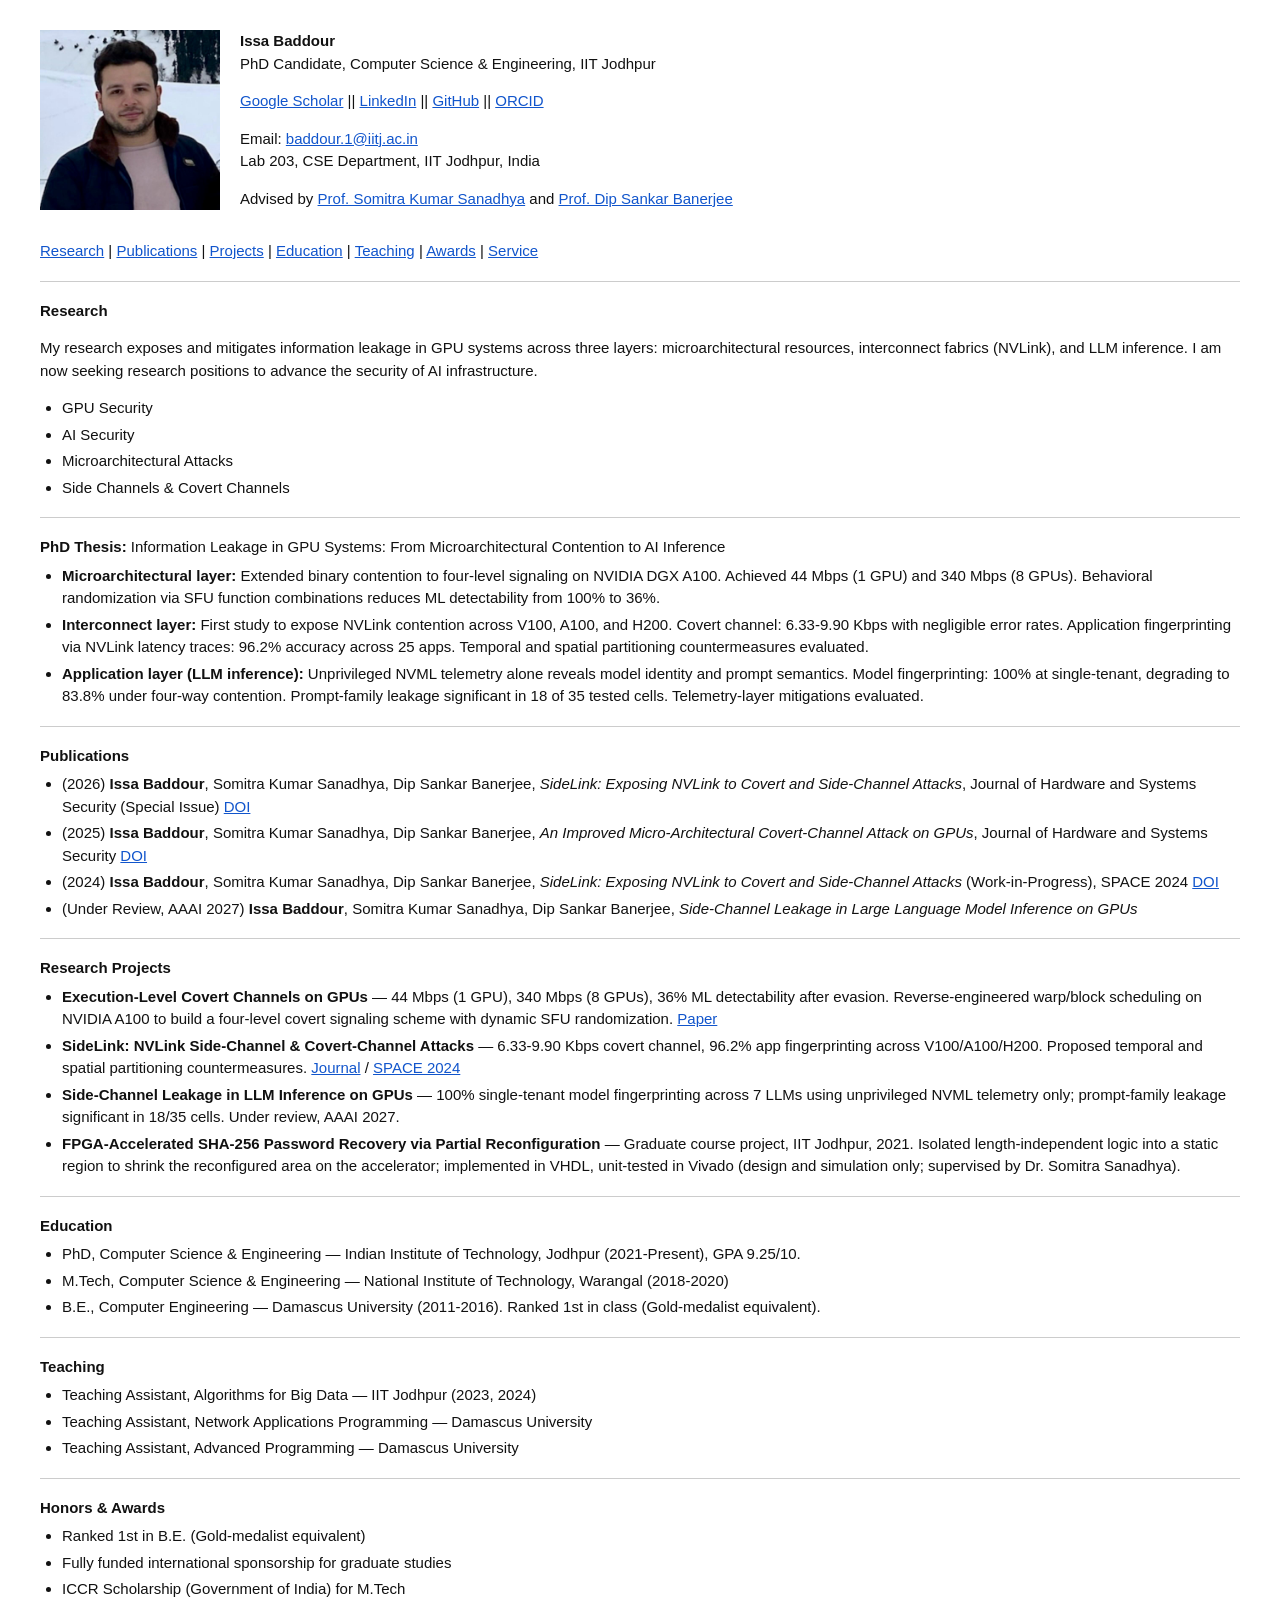
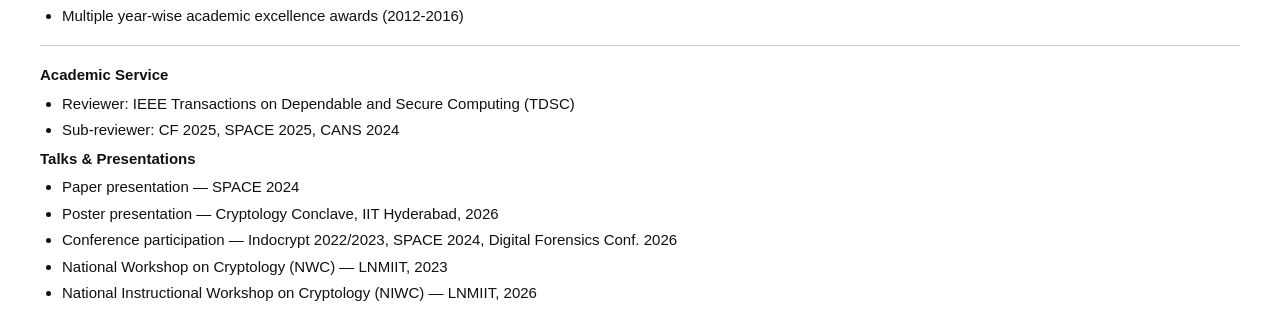
==== index.html @ 727004c0 "new page" ====
<!DOCTYPE html>
<html lang="en">
<head>
<meta charset="utf-8">
<meta name="viewport" content="width=device-width, initial-scale=1">
<title>Issa Baddour</title>
<style>
  body {
    font-family: Arial, Helvetica, sans-serif;
    font-size: 15px;
    line-height: 1.5;
    color: #111;
    margin: 30px 40px;
  }
  a { color: #1155cc; }
  hr { margin: 18px 0; border: none; border-top: 1px solid #ccc; }
  ul { margin: 6px 0; padding-left: 22px; }
  li { margin-bottom: 4px; }
  .profile-pic { float: left; margin: 0 20px 10px 0; }
  .header-block::after { content: ""; display: table; clear: both; }
</style>
<script data-id="a88f7746-35c3-4814-9e58-48ec6c0e9e2f" data-utcoffset="6" src="https://cdn.counter.dev/script.js"></script>
</head>
<body>

<div class="header-block">
<img class="profile-pic" src="images/profile.jpg" alt="Issa Baddour" width="180" height="180">

<b>Issa Baddour</b><br>
PhD Candidate, Computer Science &amp; Engineering, IIT Jodhpur<br>
<p>
<a href="https://scholar.google.com/citations?user=Lo16oyMAAAAJ&hl=en" target="_blank">Google Scholar</a> ||
<a href="https://www.linkedin.com/in/issabaddour/" target="_blank">LinkedIn</a> ||
<a href="https://github.com/issabaddour" target="_blank">GitHub</a> ||
<a href="https://orcid.org/0000-0002-9008-7861" target="_blank">ORCID</a>
</p>
<p>
Email: <a href="mailto:baddour.1@iitj.ac.in">baddour.1@iitj.ac.in</a><br>
Lab 203, CSE Department, IIT Jodhpur, India
</p>
<p>
Advised by <a href="https://somitra-sanadhya.github.io/" target="_blank">Prof. Somitra Kumar Sanadhya</a> and
<a href="https://sites.google.com/site/dipsankarban/" target="_blank">Prof. Dip Sankar Banerjee</a>
</p>
</div>

<p>
<a href="#research">Research</a> |
<a href="#publications">Publications</a> |
<a href="#projects">Projects</a> |
<a href="#education">Education</a> |
<a href="#teaching">Teaching</a> |
<a href="#awards">Awards</a> |
<a href="#service">Service</a>
</p>

<hr>

<b id="research">Research</b>
<p>My research exposes and mitigates information leakage in GPU systems across three layers: microarchitectural resources, interconnect fabrics (NVLink), and LLM inference. I am now seeking research positions to advance the security of AI infrastructure.</p>
<ul>
  <li>GPU Security</li>
  <li>AI Security</li>
  <li>Microarchitectural Attacks </li>
  <li>Side Channels &amp; Covert Channels</li>
</ul>

<hr>

<b id="thesis">PhD Thesis:</b> Information Leakage in GPU Systems: From Microarchitectural Contention to AI Inference
<ul>
  <li><b>Microarchitectural layer:</b> Extended binary contention to four-level signaling on NVIDIA DGX A100. Achieved 44 Mbps (1 GPU) and 340 Mbps (8 GPUs). Behavioral randomization via SFU function combinations reduces ML detectability from 100% to 36%.</li>
  <li><b>Interconnect layer:</b> First study to expose NVLink contention across V100, A100, and H200. Covert channel: 6.33-9.90 Kbps with negligible error rates. Application fingerprinting via NVLink latency traces: 96.2% accuracy across 25 apps. Temporal and spatial partitioning countermeasures evaluated.</li>
  <li><b>Application layer (LLM inference):</b> Unprivileged NVML telemetry alone reveals model identity and prompt semantics. Model fingerprinting: 100% at single-tenant, degrading to 83.8% under four-way contention. Prompt-family leakage significant in 18 of 35 tested cells. Telemetry-layer mitigations evaluated.</li>
</ul>

<hr>

<b id="publications">Publications</b>
<ul>
  <li>(2026) <b>Issa Baddour</b>, Somitra Kumar Sanadhya, Dip Sankar Banerjee, <i>SideLink: Exposing NVLink to Covert and Side-Channel Attacks</i>, Journal of Hardware and Systems Security (Special Issue)
    <a href="https://link.springer.com/article/10.1007/s41635-026-00175-3" target="_blank">DOI</a>
  </li>
  <li>(2025) <b>Issa Baddour</b>, Somitra Kumar Sanadhya, Dip Sankar Banerjee, <i>An Improved Micro-Architectural Covert-Channel Attack on GPUs</i>, Journal of Hardware and Systems Security
    <a href="https://link.springer.com/article/10.1007/s41635-025-00170-0" target="_blank">DOI</a>
  </li>
  <li>(2024) <b>Issa Baddour</b>, Somitra Kumar Sanadhya, Dip Sankar Banerjee, <i>SideLink: Exposing NVLink to Covert and Side-Channel Attacks</i> (Work-in-Progress), SPACE 2024
    <a href="https://link.springer.com/chapter/10.1007/978-3-031-80408-3_2" target="_blank">DOI</a>
  </li>
  <li>(Under Review, AAAI 2027) <b>Issa Baddour</b>, Somitra Kumar Sanadhya, Dip Sankar Banerjee, <i>Side-Channel Leakage in Large Language Model Inference on GPUs</i></li>
</ul>

<hr>

<b id="projects">Research Projects</b>
<ul>
  <li><b>Execution-Level Covert Channels on GPUs</b> — 44 Mbps (1 GPU), 340 Mbps (8 GPUs), 36% ML detectability after evasion. Reverse-engineered warp/block scheduling on NVIDIA A100 to build a four-level covert signaling scheme with dynamic SFU randomization.
    <a href="https://link.springer.com/article/10.1007/s41635-025-00170-0" target="_blank">Paper</a>
  </li>
  <li><b>SideLink: NVLink Side-Channel &amp; Covert-Channel Attacks</b> — 6.33-9.90 Kbps covert channel, 96.2% app fingerprinting across V100/A100/H200. Proposed temporal and spatial partitioning countermeasures.
    <a href="https://link.springer.com/article/10.1007/s41635-026-00175-3" target="_blank">Journal</a> /
    <a href="https://link.springer.com/chapter/10.1007/978-3-031-80408-3_2" target="_blank">SPACE 2024</a>
  </li>
  <li><b>Side-Channel Leakage in LLM Inference on GPUs</b> — 100% single-tenant model fingerprinting across 7 LLMs using unprivileged NVML telemetry only; prompt-family leakage significant in 18/35 cells. Under review, AAAI 2027.</li>
  <li><b>FPGA-Accelerated SHA-256 Password Recovery via Partial Reconfiguration</b> — Graduate course project, IIT Jodhpur, 2021. Isolated length-independent logic into a static region to shrink the reconfigured area on the accelerator; implemented in VHDL, unit-tested in Vivado (design and simulation only; supervised by Dr. Somitra Sanadhya).</li>
</ul>

<hr>

<b id="education">Education</b>
<ul>
  <li>PhD, Computer Science &amp; Engineering — Indian Institute of Technology, Jodhpur (2021-Present), GPA 9.25/10.</li>
  <li>M.Tech, Computer Science &amp; Engineering — National Institute of Technology, Warangal (2018-2020)</li>
  <li>B.E., Computer Engineering — Damascus University (2011-2016). Ranked 1st in class (Gold-medalist equivalent).</li>
</ul>

<hr>

<b id="teaching">Teaching</b>
<ul>
  <li>Teaching Assistant, Algorithms for Big Data — IIT Jodhpur (2023, 2024)</li>
  <li>Teaching Assistant, Network Applications Programming — Damascus University</li>
  <li>Teaching Assistant, Advanced Programming — Damascus University</li>
</ul>

<hr>

<b id="awards">Honors &amp; Awards</b>
<ul>
  <li>Ranked 1st in B.E. (Gold-medalist equivalent)</li>
  <li>Fully funded international sponsorship for graduate studies</li>
  <li>ICCR Scholarship (Government of India) for M.Tech</li>
  <li>Multiple year-wise academic excellence awards (2012-2016)</li>
</ul>

<hr>

<b id="service">Academic Service</b>
<ul>
  <li>Reviewer: IEEE Transactions on Dependable and Secure Computing (TDSC)</li>
  <li>Sub-reviewer: CF 2025, SPACE 2025, CANS 2024</li>
</ul>

<b>Talks &amp; Presentations</b>
<ul>
  <li>Paper presentation — SPACE 2024</li>
  <li>Poster presentation — Cryptology Conclave, IIT Hyderabad, 2026</li>
  <li>Conference participation — Indocrypt 2022/2023, SPACE 2024, Digital Forensics Conf. 2026</li>
  <li>National Workshop on Cryptology (NWC) — LNMIIT, 2023</li>
  <li> National Instructional Workshop on Cryptology (NIWC) — LNMIIT, 2026</li>
</ul>

</body>
</html>
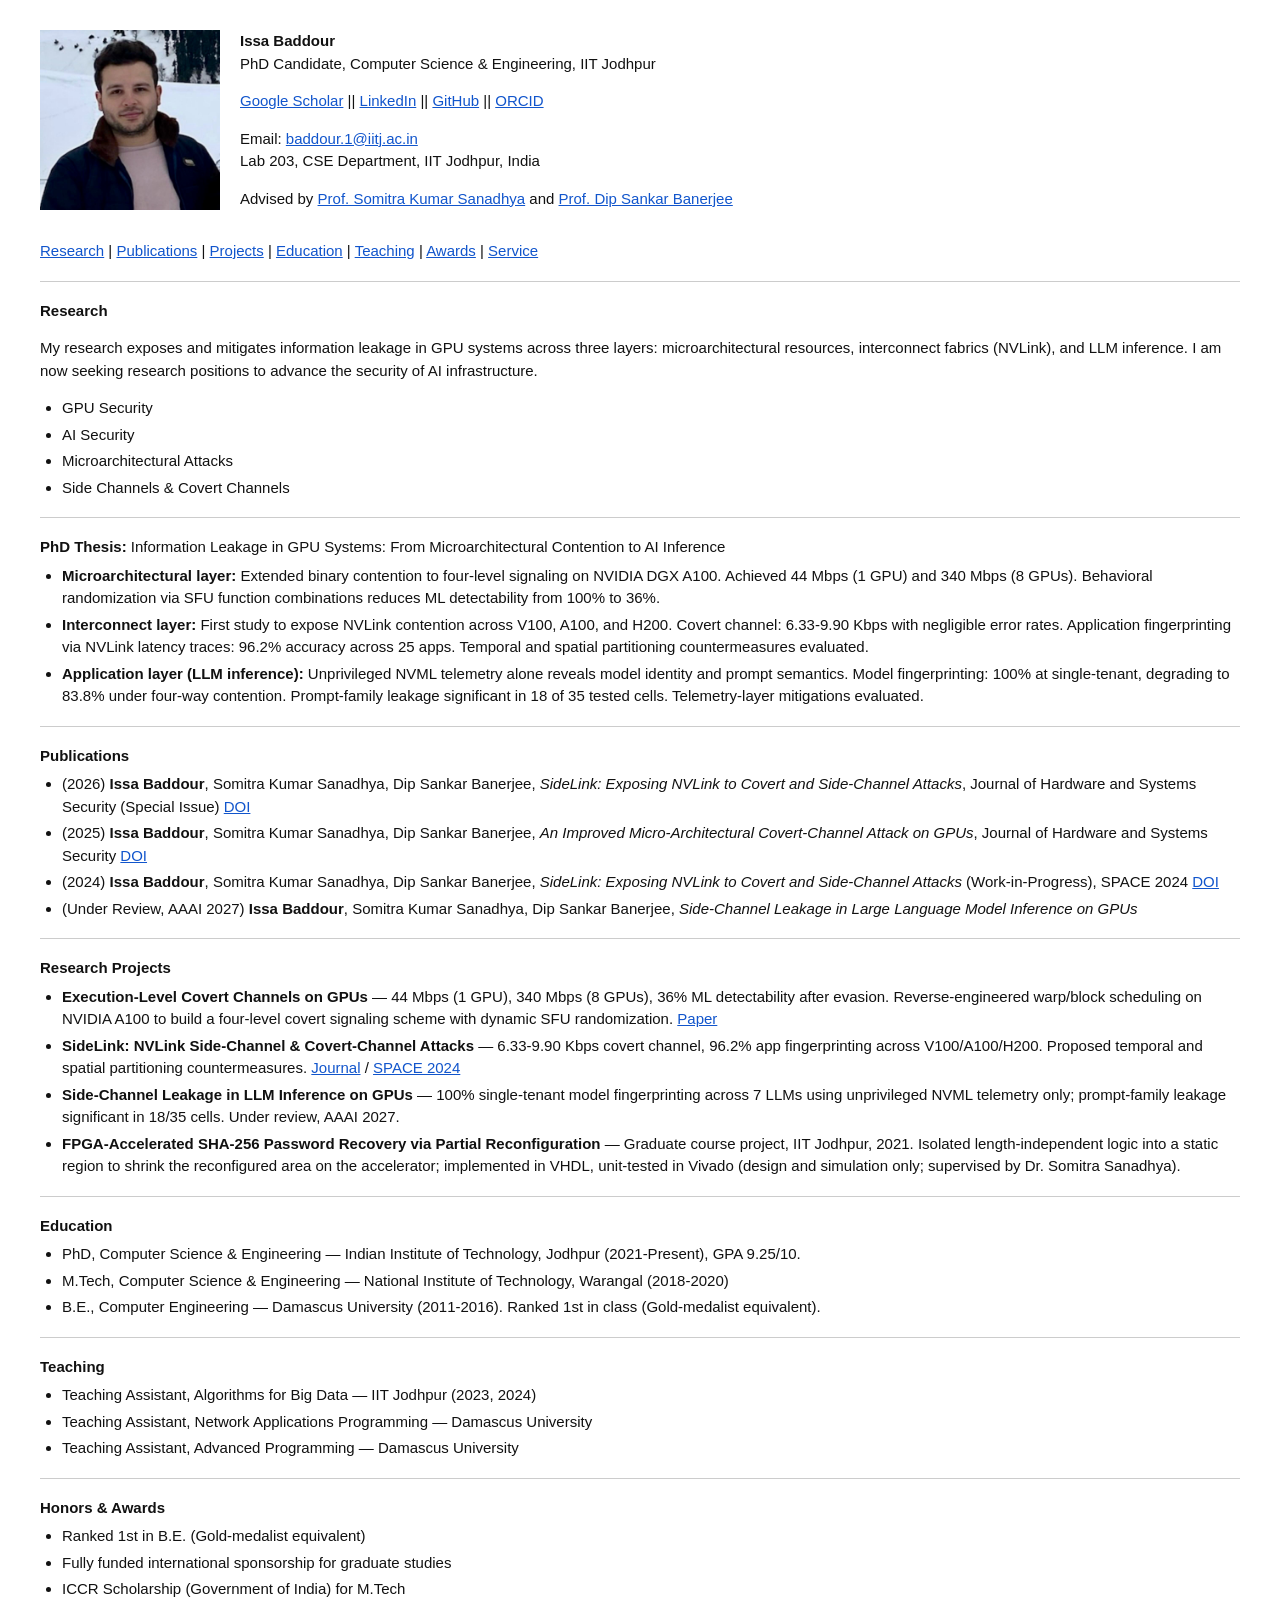
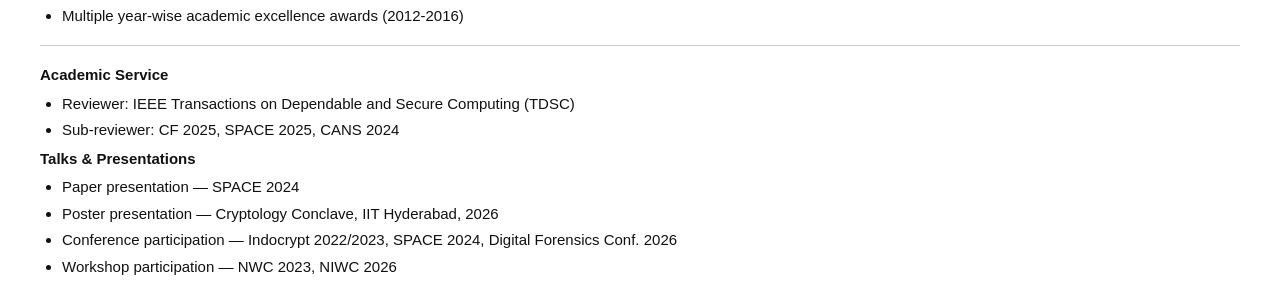
==== commit 7fa513c7: "new page" ====
--- a/index.html
+++ b/index.html
@@ -146,8 +146,7 @@
   <li>Paper presentation — SPACE 2024</li>
   <li>Poster presentation — Cryptology Conclave, IIT Hyderabad, 2026</li>
   <li>Conference participation — Indocrypt 2022/2023, SPACE 2024, Digital Forensics Conf. 2026</li>
-  <li>National Workshop on Cryptology (NWC) — LNMIIT, 2023</li>
-  <li> National Instructional Workshop on Cryptology (NIWC) — LNMIIT, 2026</li>
+  <li>Workshop participation — NWC 2023, NIWC 2026</li>
 </ul>
 
 </body>
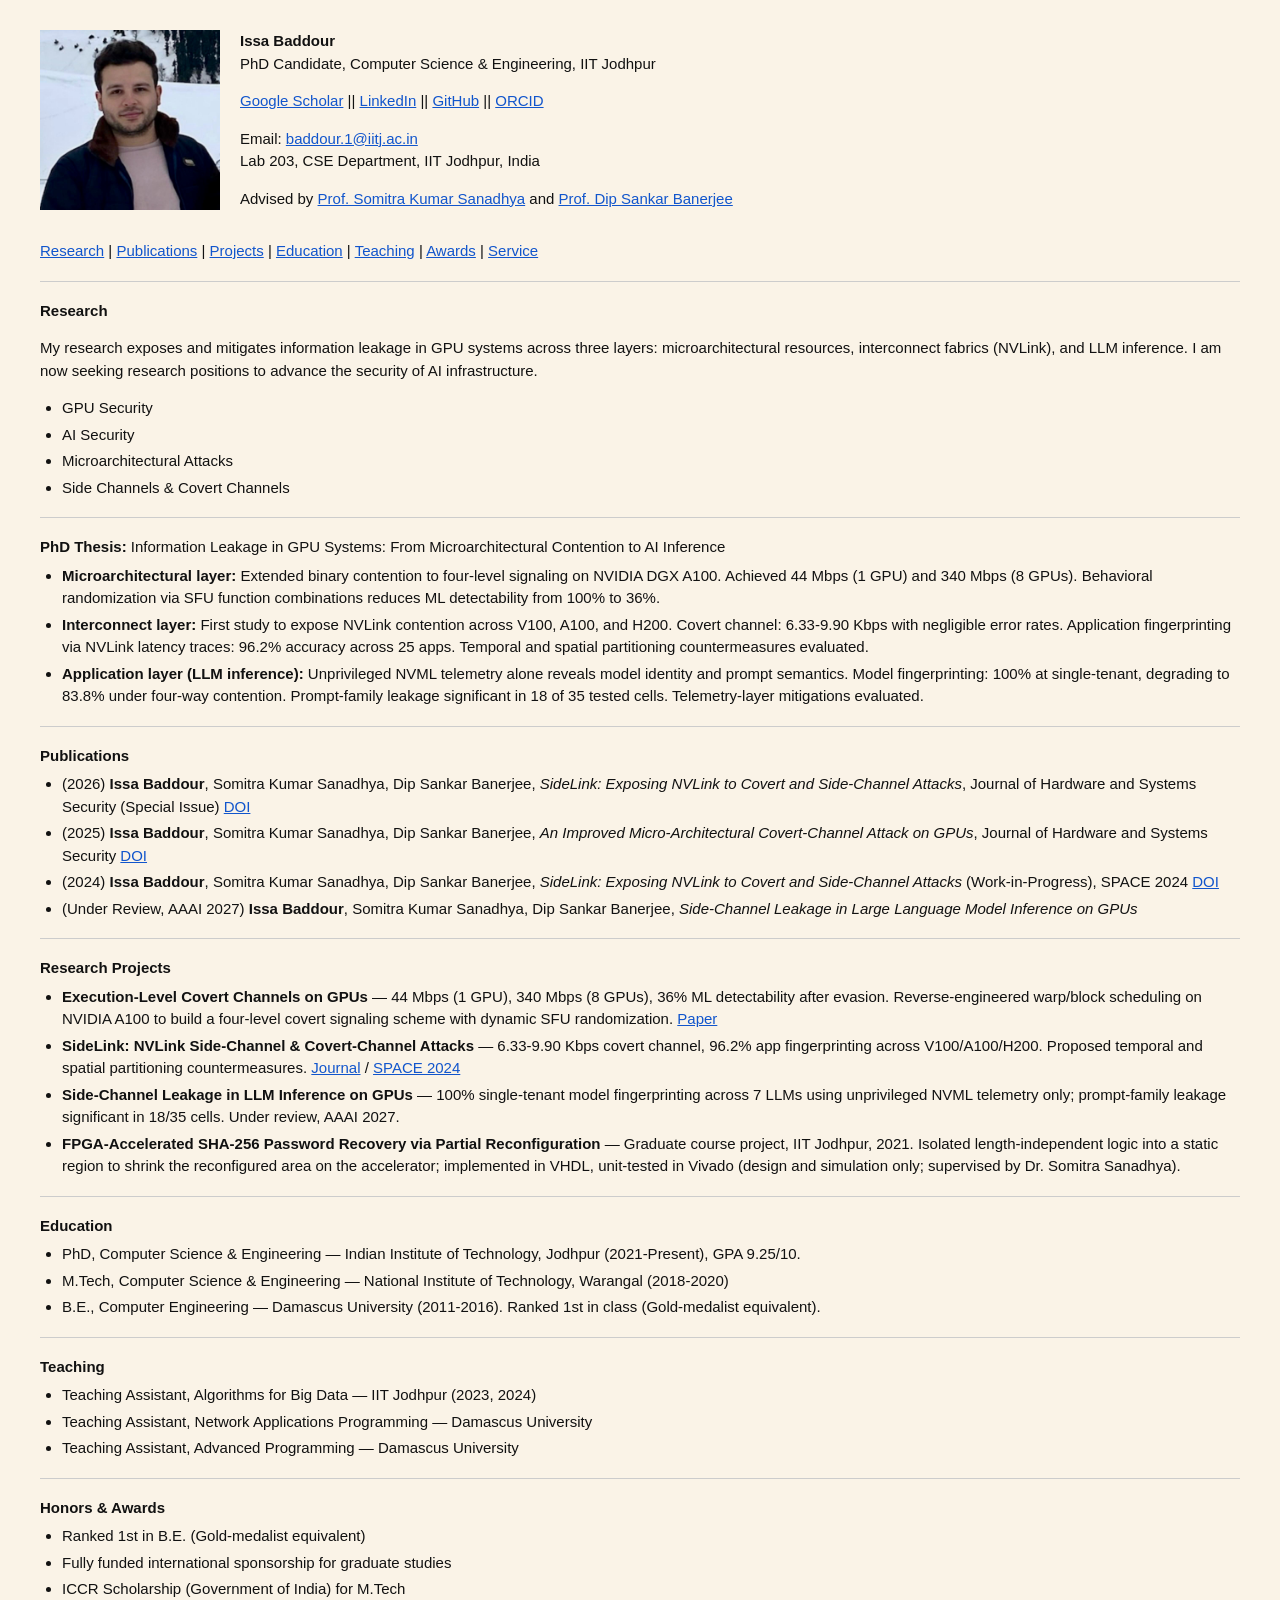
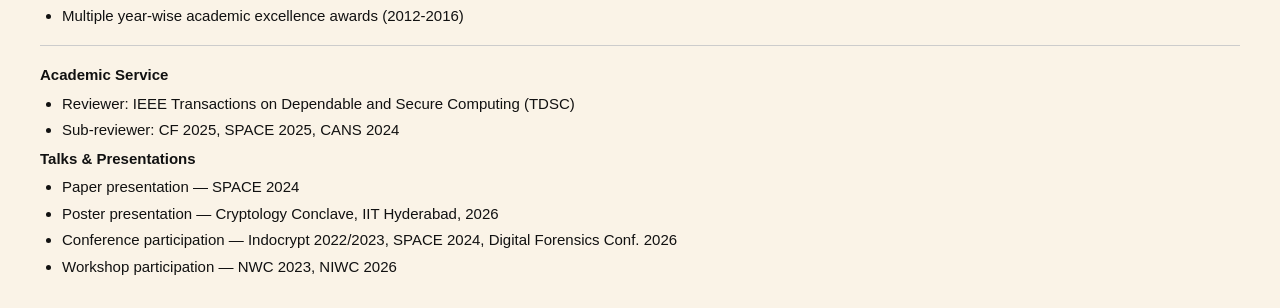
==== commit 8e71eaca: "new file" ====
--- a/index.html
+++ b/index.html
@@ -11,6 +11,7 @@
     line-height: 1.5;
     color: #111;
     margin: 30px 40px;
+    background-color: #faf3e7;
   }
   a { color: #1155cc; }
   hr { margin: 18px 0; border: none; border-top: 1px solid #ccc; }
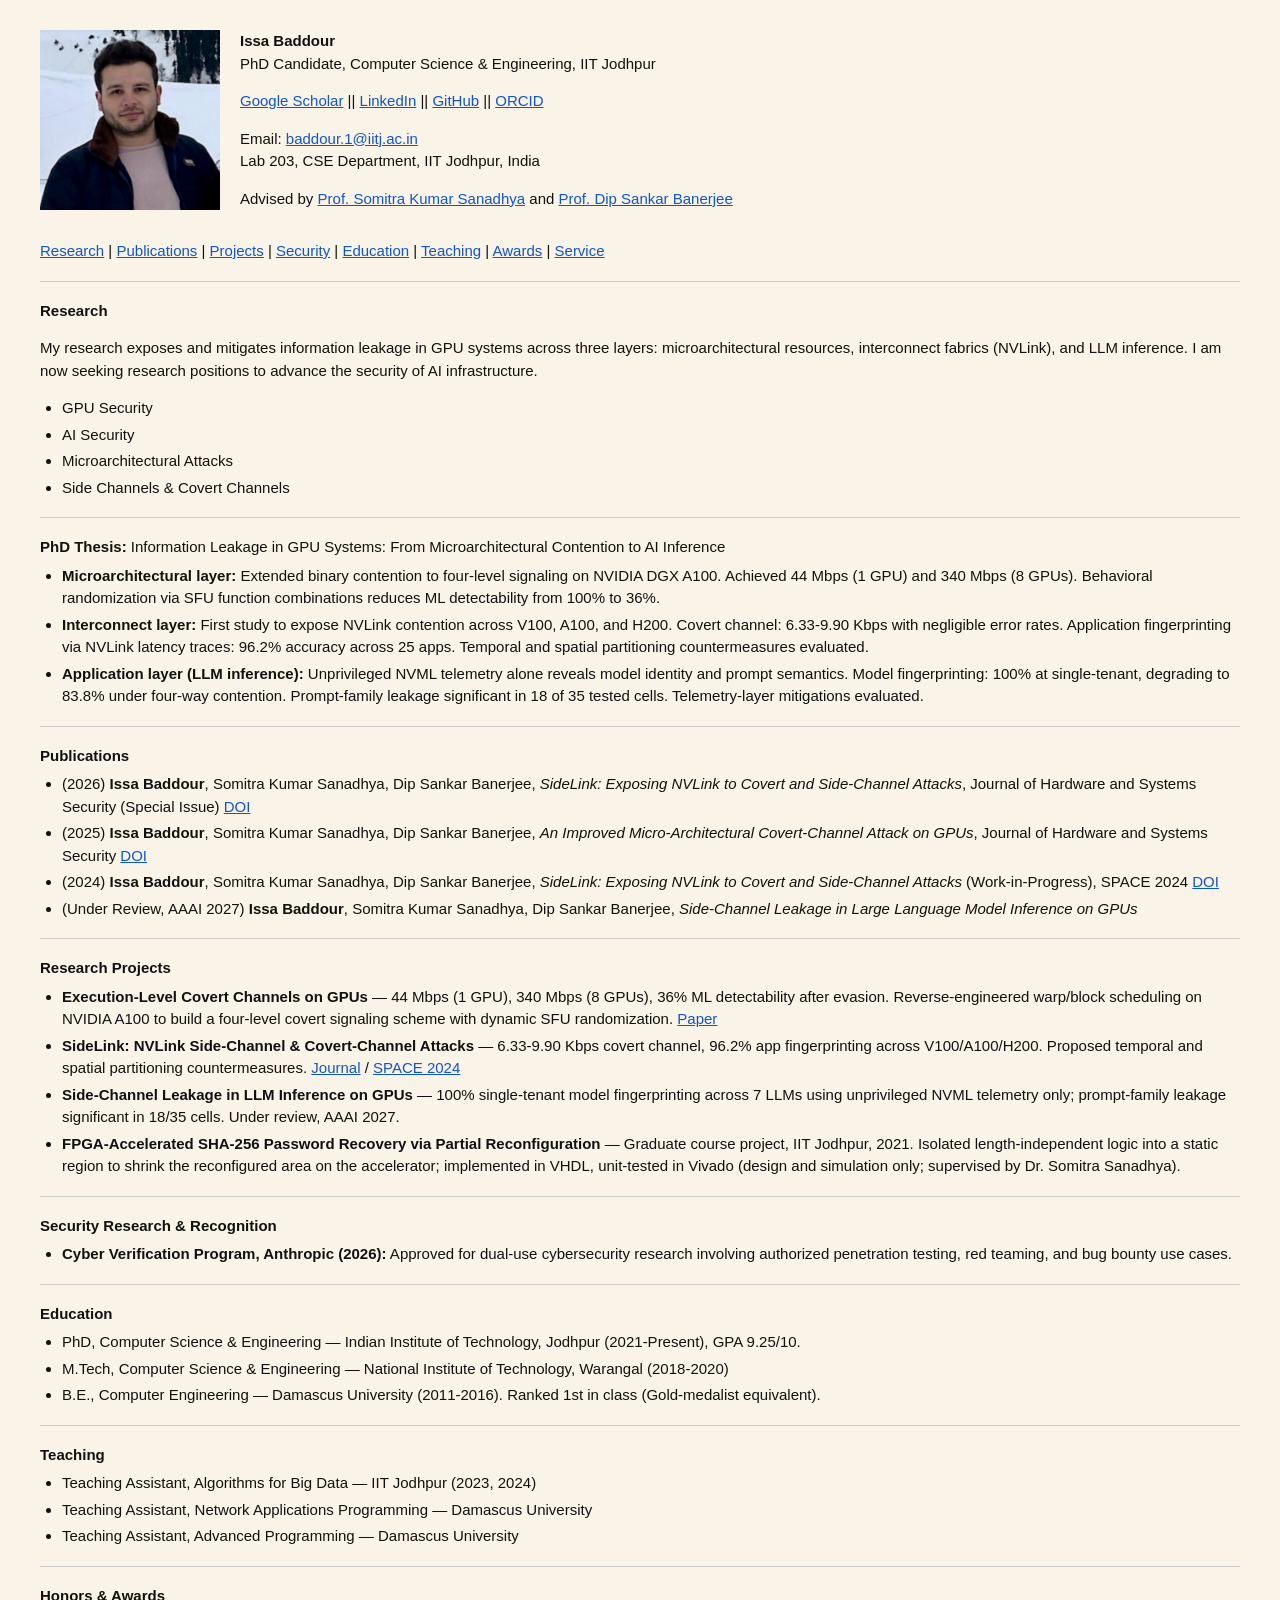
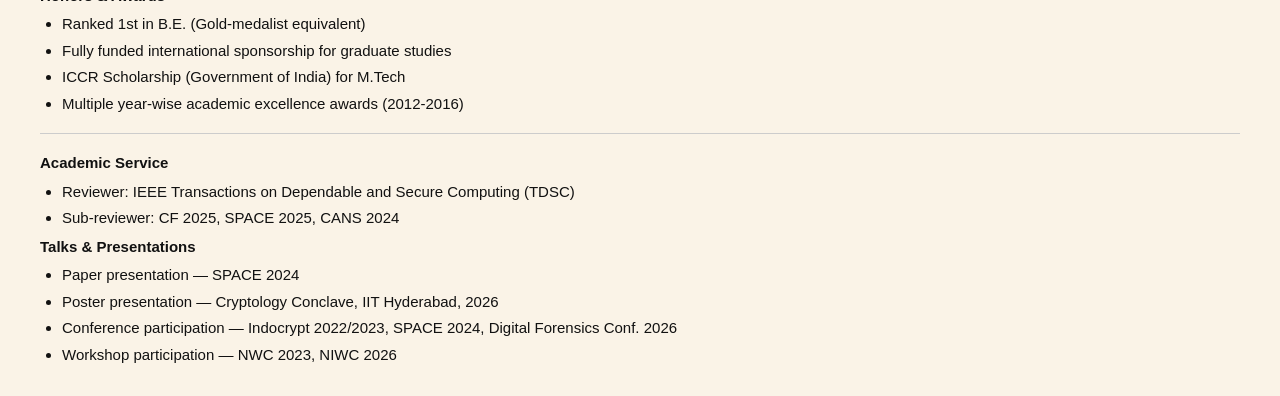
==== commit 7aaa02d9: "Added new sections" ====
--- a/index.html
+++ b/index.html
@@ -49,6 +49,7 @@
 <a href="#research">Research</a> |
 <a href="#publications">Publications</a> |
 <a href="#projects">Projects</a> |
+<a href="#security-recognition">Security</a> |
 <a href="#education">Education</a> |
 <a href="#teaching">Teaching</a> |
 <a href="#awards">Awards</a> |
@@ -108,6 +109,13 @@
 
 <hr>
 
+<b id="security-recognition">Security Research &amp; Recognition</b>
+<ul>
+  <li><b>Cyber Verification Program, Anthropic (2026):</b> Approved for dual-use cybersecurity research involving authorized penetration testing, red teaming, and bug bounty use cases.</li>
+</ul>
+
+<hr>
+
 <b id="education">Education</b>
 <ul>
   <li>PhD, Computer Science &amp; Engineering — Indian Institute of Technology, Jodhpur (2021-Present), GPA 9.25/10.</li>
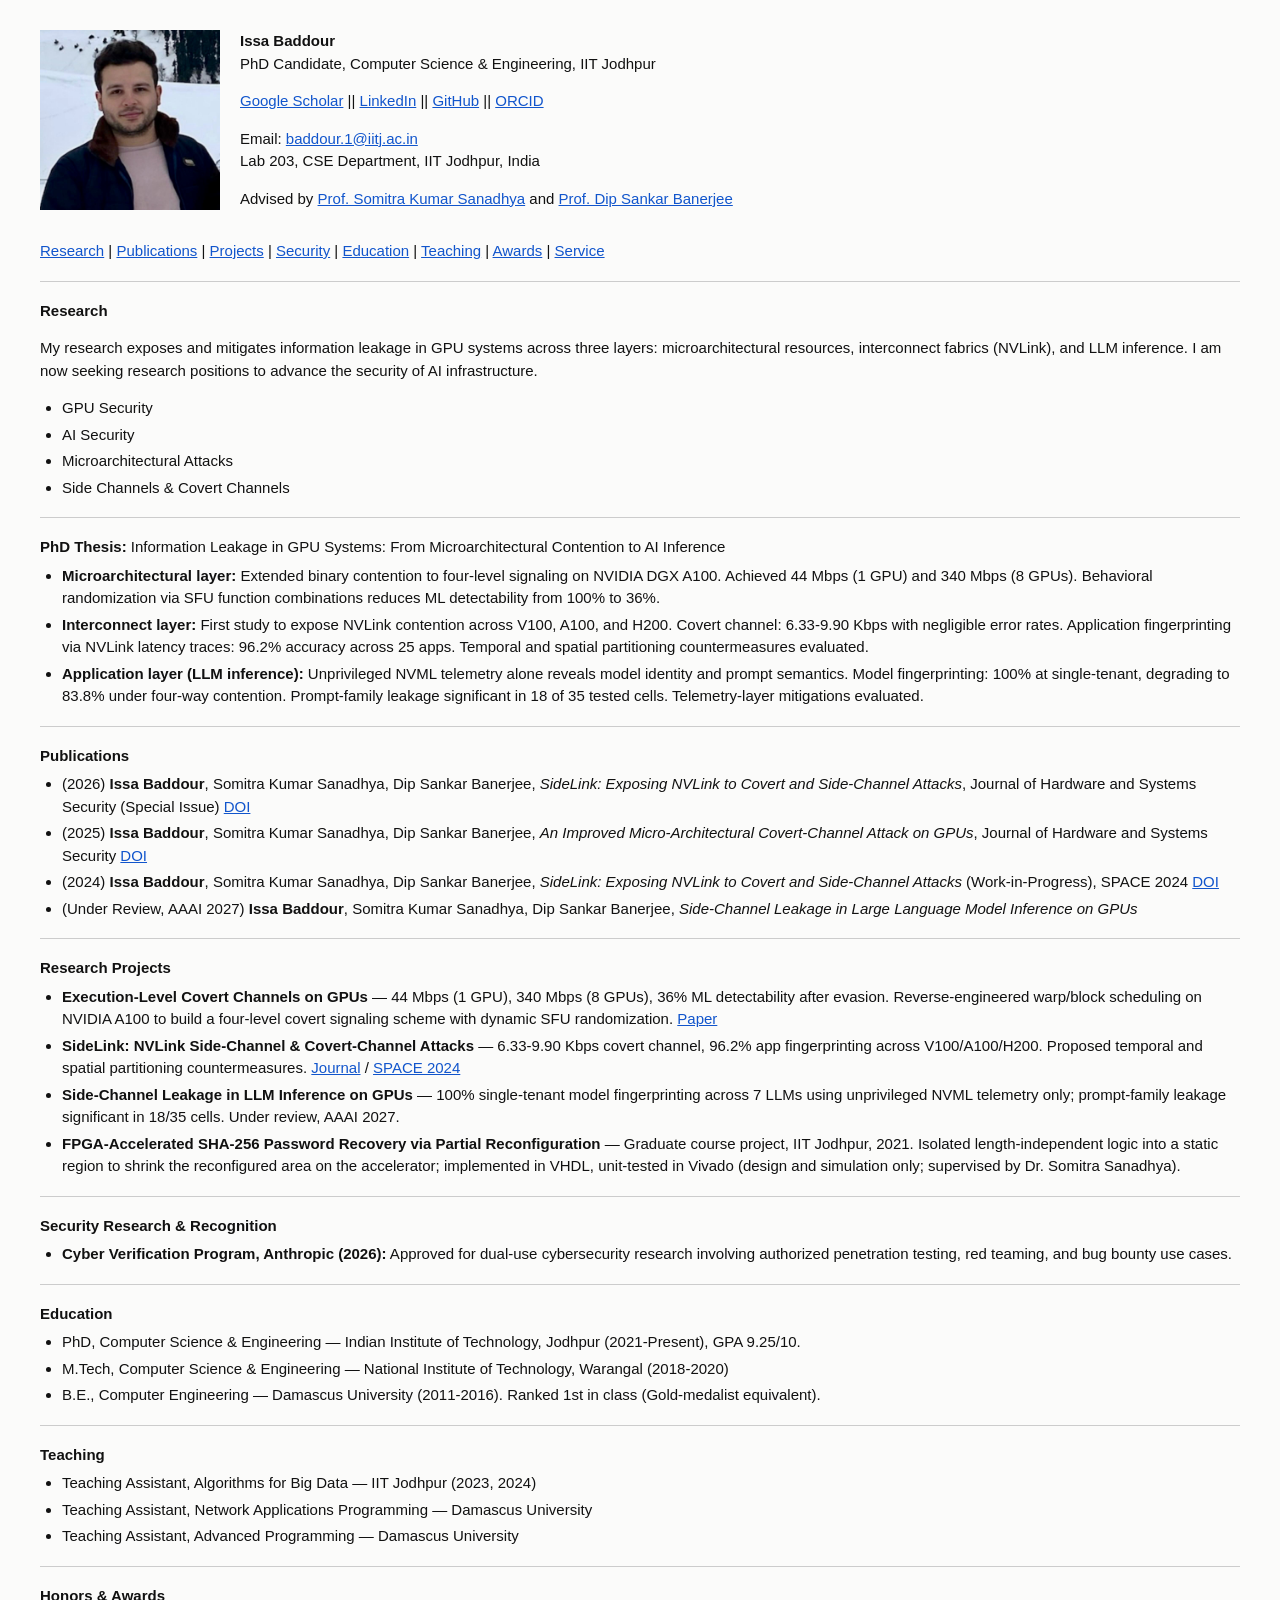
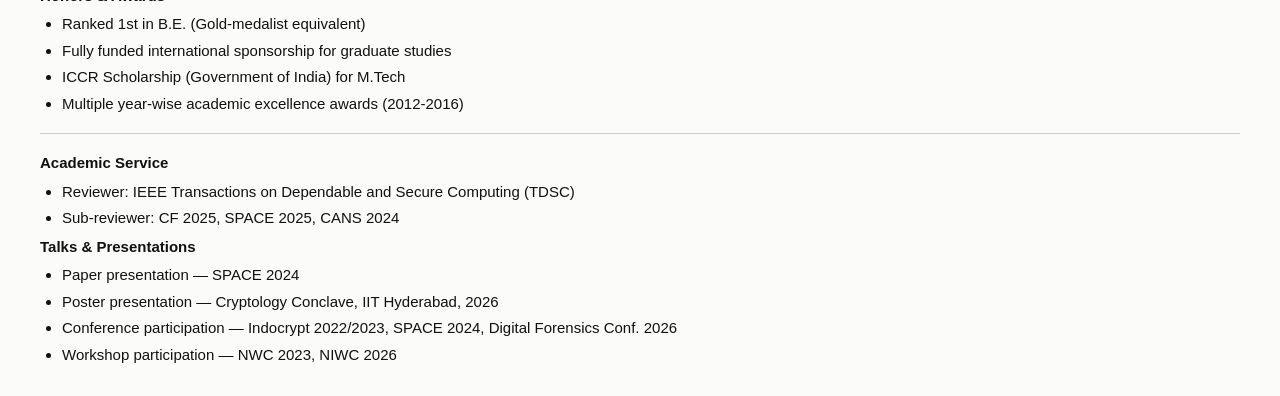
==== commit fd94fd0b: "Change in index.html" ====
--- a/index.html
+++ b/index.html
@@ -11,7 +11,7 @@
     line-height: 1.5;
     color: #111;
     margin: 30px 40px;
-    background-color: #faf3e7;
+    background-color: #fbfbfa;
   }
   a { color: #1155cc; }
   hr { margin: 18px 0; border: none; border-top: 1px solid #ccc; }
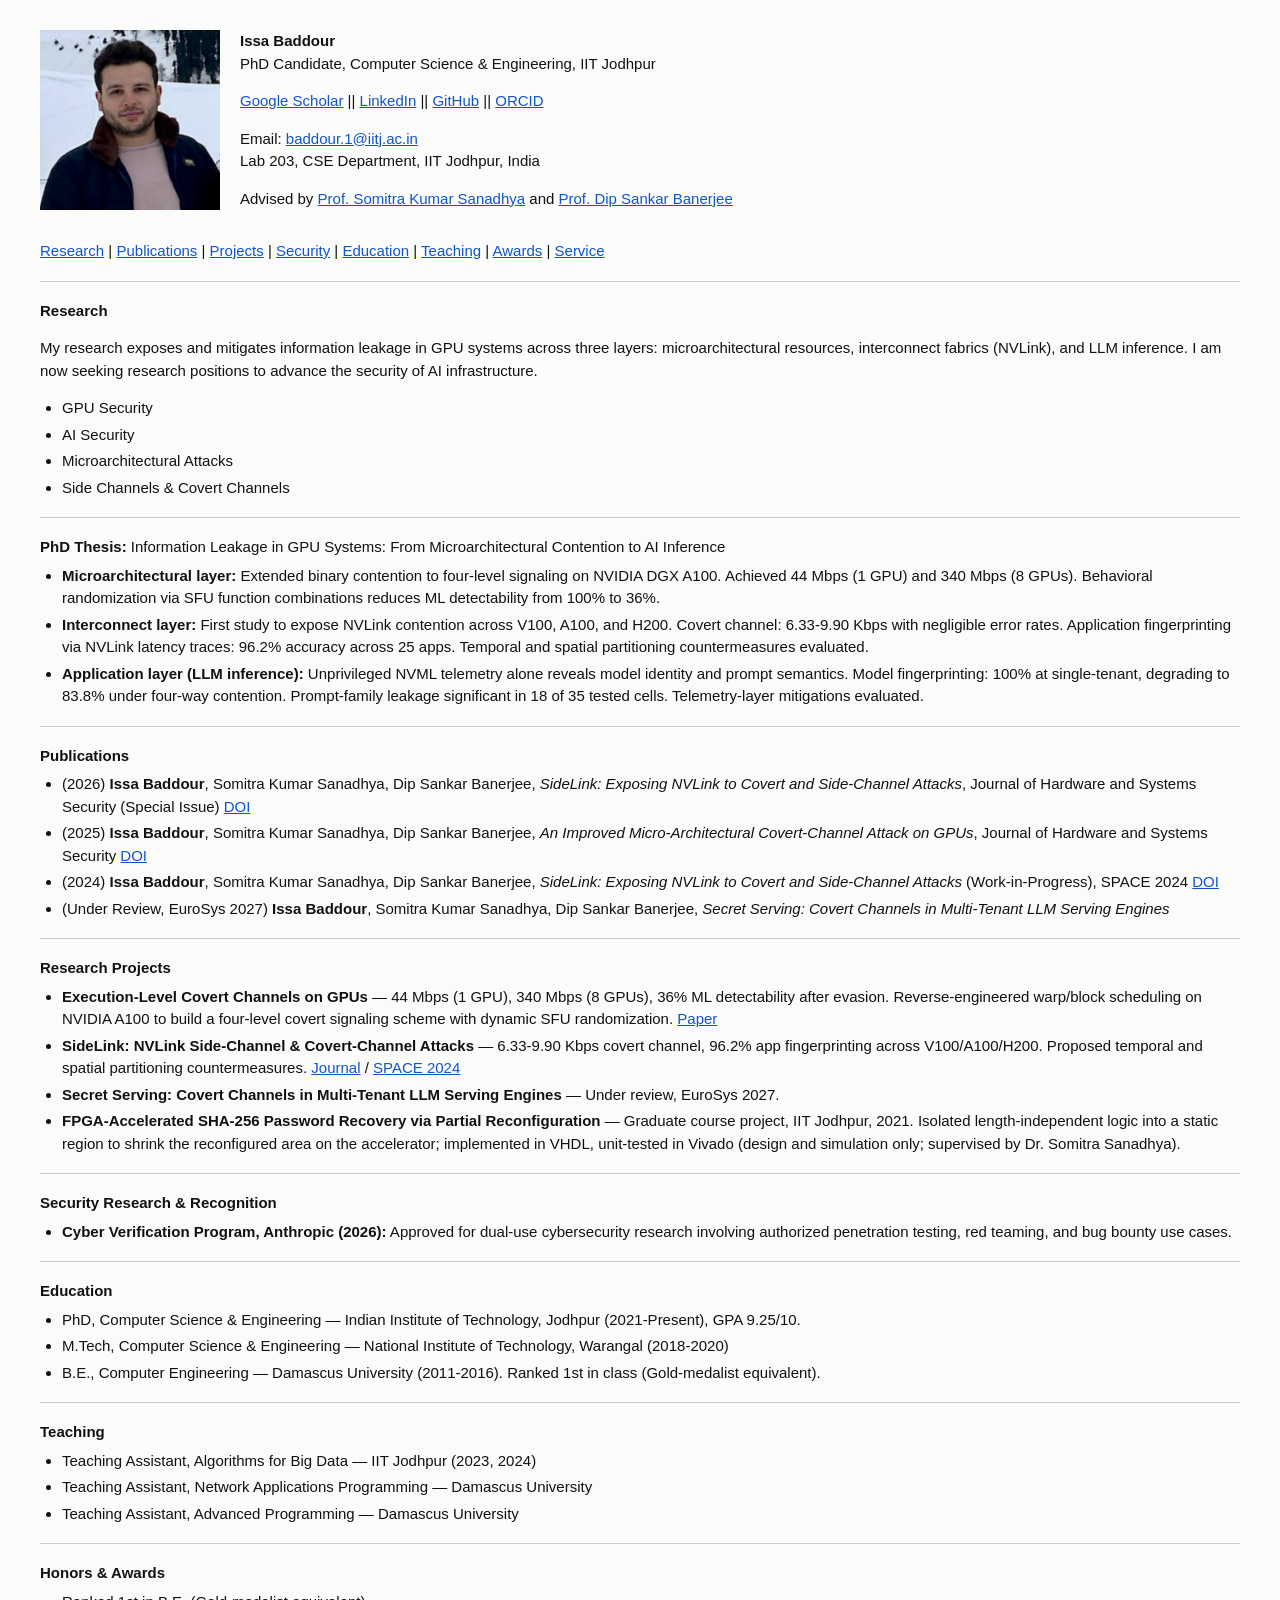
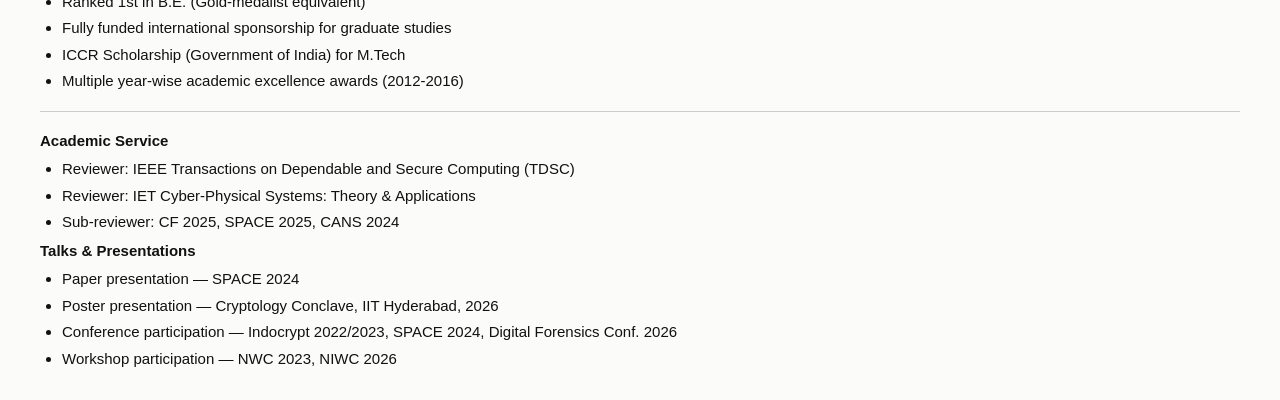
==== commit 4879304a: "new update" ====
--- a/index.html
+++ b/index.html
@@ -89,7 +89,7 @@
   <li>(2024) <b>Issa Baddour</b>, Somitra Kumar Sanadhya, Dip Sankar Banerjee, <i>SideLink: Exposing NVLink to Covert and Side-Channel Attacks</i> (Work-in-Progress), SPACE 2024
     <a href="https://link.springer.com/chapter/10.1007/978-3-031-80408-3_2" target="_blank">DOI</a>
   </li>
-  <li>(Under Review, AAAI 2027) <b>Issa Baddour</b>, Somitra Kumar Sanadhya, Dip Sankar Banerjee, <i>Side-Channel Leakage in Large Language Model Inference on GPUs</i></li>
+  <li>(Under Review, EuroSys 2027) <b>Issa Baddour</b>, Somitra Kumar Sanadhya, Dip Sankar Banerjee, <i>Secret Serving: Covert Channels in Multi-Tenant LLM Serving Engines</i></li>
 </ul>
 
 <hr>
@@ -103,7 +103,7 @@
     <a href="https://link.springer.com/article/10.1007/s41635-026-00175-3" target="_blank">Journal</a> /
     <a href="https://link.springer.com/chapter/10.1007/978-3-031-80408-3_2" target="_blank">SPACE 2024</a>
   </li>
-  <li><b>Side-Channel Leakage in LLM Inference on GPUs</b> — 100% single-tenant model fingerprinting across 7 LLMs using unprivileged NVML telemetry only; prompt-family leakage significant in 18/35 cells. Under review, AAAI 2027.</li>
+  <li><b>Secret Serving: Covert Channels in Multi-Tenant LLM Serving Engines</b> — Under review, EuroSys 2027.</li>
   <li><b>FPGA-Accelerated SHA-256 Password Recovery via Partial Reconfiguration</b> — Graduate course project, IIT Jodhpur, 2021. Isolated length-independent logic into a static region to shrink the reconfigured area on the accelerator; implemented in VHDL, unit-tested in Vivado (design and simulation only; supervised by Dr. Somitra Sanadhya).</li>
 </ul>
 
@@ -147,6 +147,7 @@
 <b id="service">Academic Service</b>
 <ul>
   <li>Reviewer: IEEE Transactions on Dependable and Secure Computing (TDSC)</li>
+  <li>Reviewer: IET Cyber-Physical Systems: Theory &amp; Applications</li>
   <li>Sub-reviewer: CF 2025, SPACE 2025, CANS 2024</li>
 </ul>
 
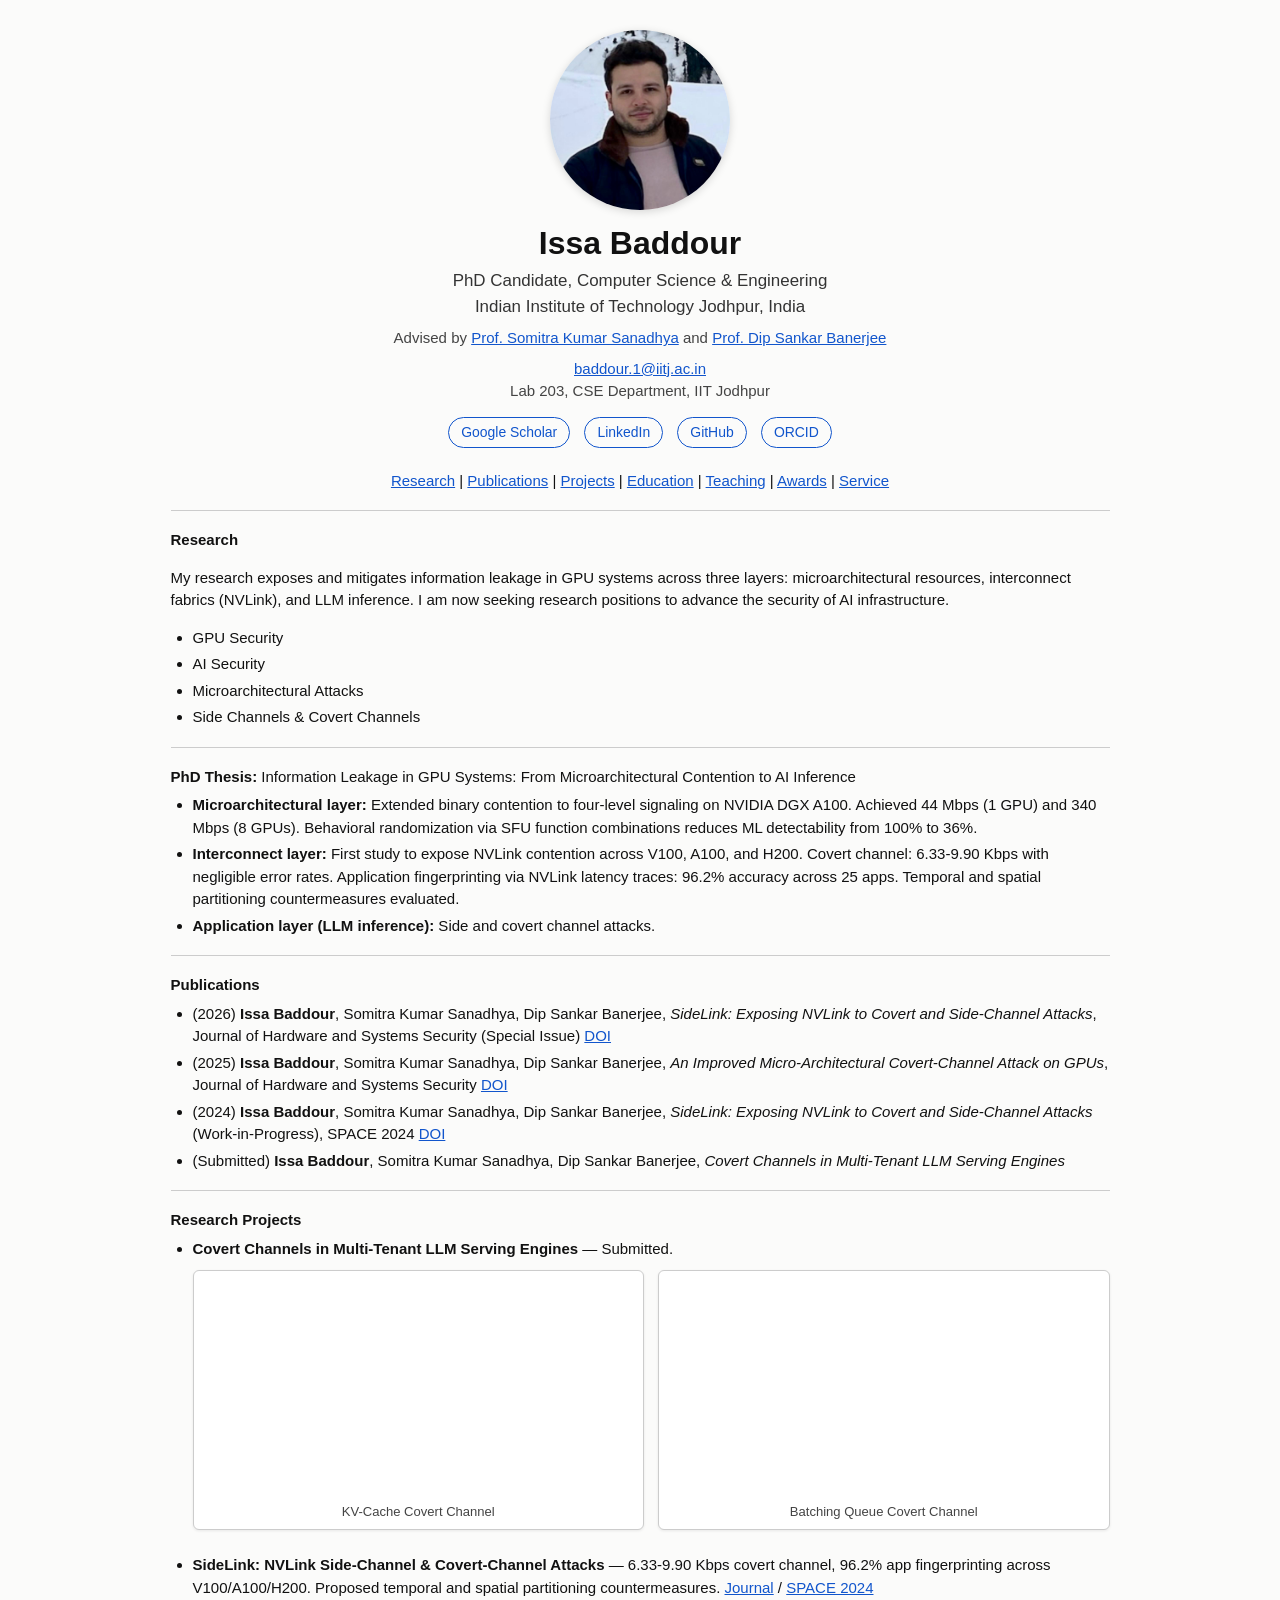
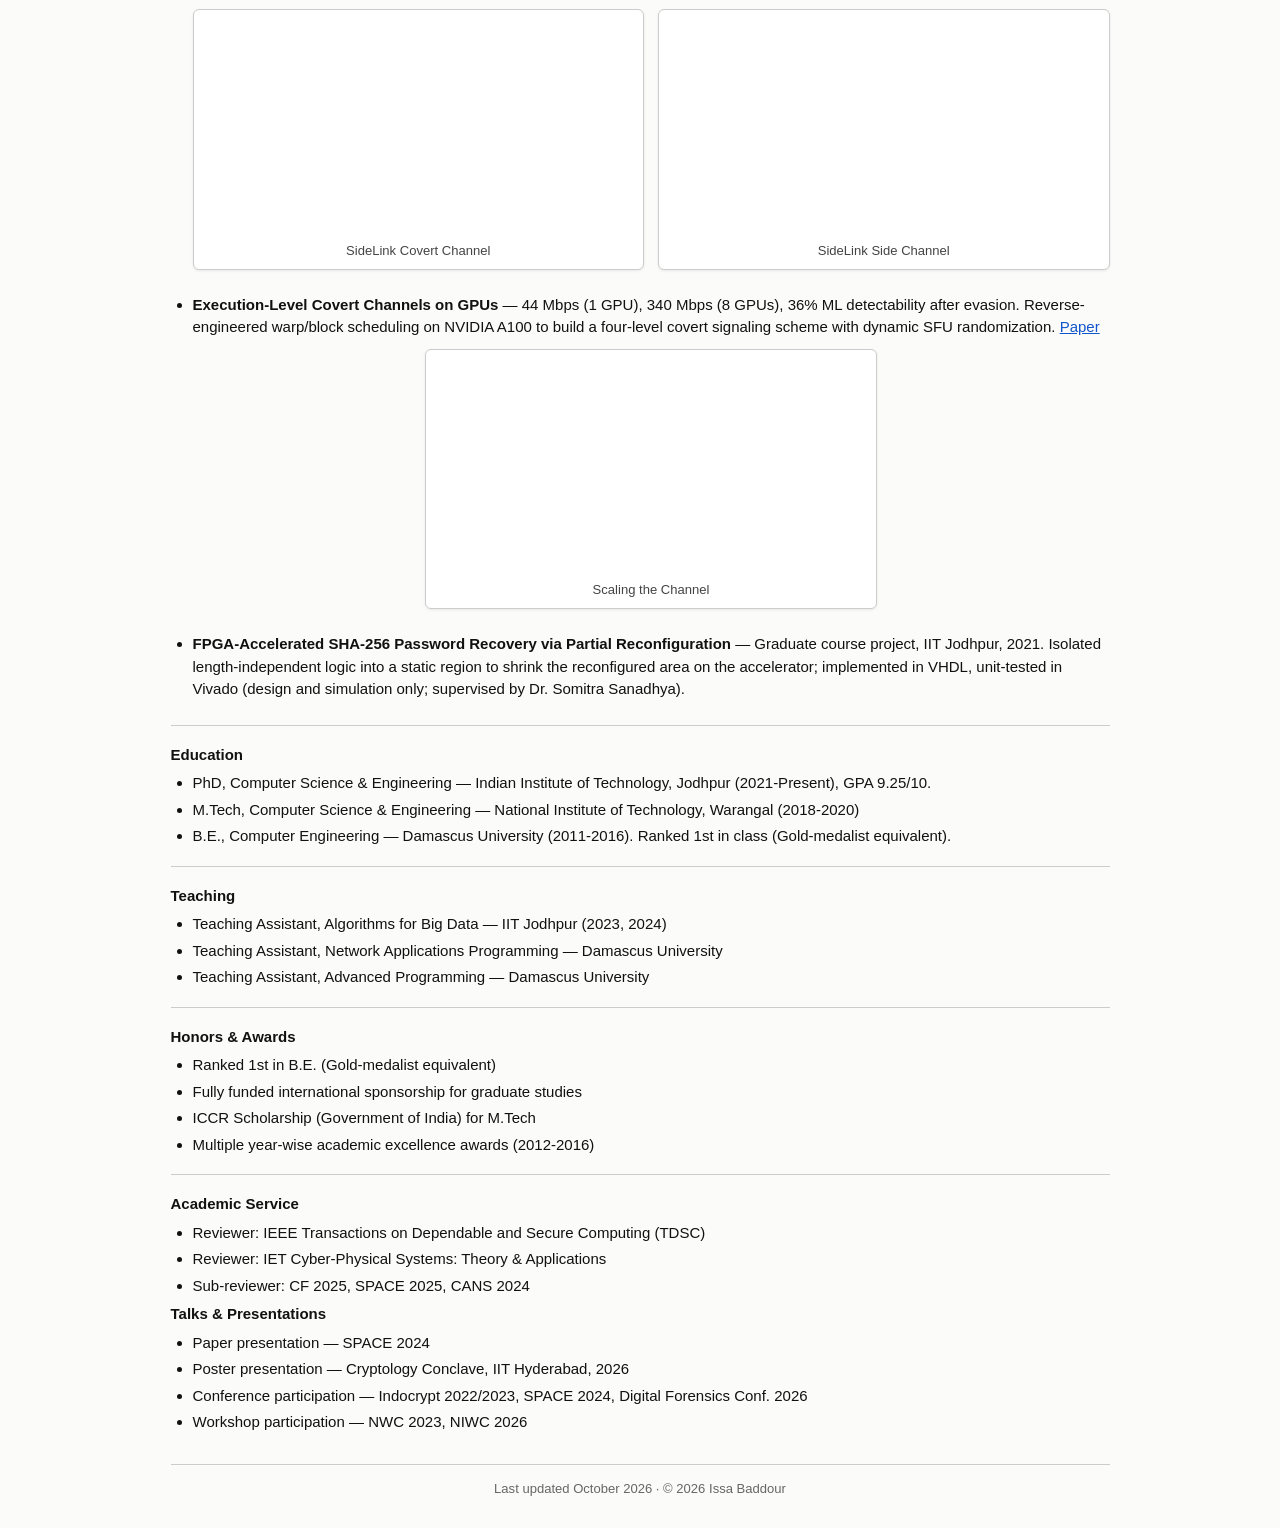
==== commit 08978737: "added videos" ====
--- a/index.html
+++ b/index.html
@@ -7,18 +7,36 @@
 <style>
   body {
     font-family: Arial, Helvetica, sans-serif;
-    font-size: 15px;
+    font-size: clamp(11px, 1.5vw, 15px);
     line-height: 1.5;
     color: #111;
-    margin: 30px 40px;
+    width: 62.6em;
+    margin: 2em auto;
     background-color: #fbfbfa;
   }
   a { color: #1155cc; }
   hr { margin: 18px 0; border: none; border-top: 1px solid #ccc; }
   ul { margin: 6px 0; padding-left: 22px; }
   li { margin-bottom: 4px; }
-  .profile-pic { float: left; margin: 0 20px 10px 0; }
-  .header-block::after { content: ""; display: table; clear: both; }
+  .header-block { text-align:center; }
+  .profile-pic { display:block; width:12em; height:12em; margin:0 auto 14px; border-radius:50%; object-fit:cover; box-shadow:0 2px 8px rgba(0,0,0,.15); }
+  .header-block .name { font-size:2.13em; line-height:1.2; margin:0 0 6px; }
+  .header-block .affil { font-size:1.13em; color:#333; margin-bottom:8px; }
+  .header-block .advisors, .header-block .contact { color:#444; margin-bottom:8px; }
+  .header-block .links { margin-top:10px; }
+  .header-block .links a { display:inline-block; margin:4px 5px; padding:4px 12px; border:1px solid #1155cc; border-radius:16px; text-decoration:none; font-size:0.93em; }
+  .header-block .links a:hover { background:#1155cc; color:#fff; }
+  .nav { text-align:center; margin-top:18px; }
+  .media-row { display:flex; flex-direction:row; flex-wrap:wrap; justify-content:center; gap:14px; margin-top:10px; }
+  .media-row figure { margin:0; box-sizing:border-box; width:calc(50% - 7px); min-width:0; max-width:100%; padding:8px; background:#fff; border:1px solid #ccc; border-radius:6px; box-shadow:0 1px 3px rgba(0,0,0,.08); }
+  .media-row video { display:block; width:100%; height:auto; }
+  .media-row figcaption { margin-top:6px; font-size:0.87em; text-align:center; color:#444; }
+  .site-footer { margin-top:30px; padding-top:14px; border-top:1px solid #ccc; text-align:center; font-size:0.87em; color:#666; }
+  #projects + ul > li { margin-bottom: 24px; }
+  @media (max-width: 760px) {
+    body { font-size: 15px; width: 92%; margin: 20px auto; }
+    .media-row figure { width: 100%; }
+  }
 </style>
 <script data-id="a88f7746-35c3-4814-9e58-48ec6c0e9e2f" data-utcoffset="6" src="https://cdn.counter.dev/script.js"></script>
 </head>
@@ -26,30 +44,28 @@
 
 <div class="header-block">
 <img class="profile-pic" src="images/profile.jpg" alt="Issa Baddour" width="180" height="180">
-
-<b>Issa Baddour</b><br>
-PhD Candidate, Computer Science &amp; Engineering, IIT Jodhpur<br>
-<p>
-<a href="https://scholar.google.com/citations?user=Lo16oyMAAAAJ&hl=en" target="_blank">Google Scholar</a> ||
-<a href="https://www.linkedin.com/in/issabaddour/" target="_blank">LinkedIn</a> ||
-<a href="https://github.com/issabaddour" target="_blank">GitHub</a> ||
-<a href="https://orcid.org/0000-0002-9008-7861" target="_blank">ORCID</a>
-</p>
-<p>
-Email: <a href="mailto:baddour.1@iitj.ac.in">baddour.1@iitj.ac.in</a><br>
-Lab 203, CSE Department, IIT Jodhpur, India
-</p>
-<p>
+<h1 class="name">Issa Baddour</h1>
+<div class="affil">PhD Candidate, Computer Science &amp; Engineering<br>Indian Institute of Technology Jodhpur, India</div>
+<div class="advisors">
 Advised by <a href="https://somitra-sanadhya.github.io/" target="_blank">Prof. Somitra Kumar Sanadhya</a> and
 <a href="https://sites.google.com/site/dipsankarban/" target="_blank">Prof. Dip Sankar Banerjee</a>
-</p>
-</div>
-
-<p>
+</div>
+<div class="contact">
+<a href="mailto:baddour.1@iitj.ac.in">baddour.1@iitj.ac.in</a><br>
+Lab 203, CSE Department, IIT Jodhpur
+</div>
+<div class="links">
+<a href="https://scholar.google.com/citations?user=Lo16oyMAAAAJ&hl=en" target="_blank">Google Scholar</a>
+<a href="https://www.linkedin.com/in/issabaddour/" target="_blank">LinkedIn</a>
+<a href="https://github.com/issabaddour" target="_blank">GitHub</a>
+<a href="https://orcid.org/0000-0002-9008-7861" target="_blank">ORCID</a>
+</div>
+</div>
+
+<p class="nav">
 <a href="#research">Research</a> |
 <a href="#publications">Publications</a> |
 <a href="#projects">Projects</a> |
-<a href="#security-recognition">Security</a> |
 <a href="#education">Education</a> |
 <a href="#teaching">Teaching</a> |
 <a href="#awards">Awards</a> |
@@ -73,7 +89,7 @@
 <ul>
   <li><b>Microarchitectural layer:</b> Extended binary contention to four-level signaling on NVIDIA DGX A100. Achieved 44 Mbps (1 GPU) and 340 Mbps (8 GPUs). Behavioral randomization via SFU function combinations reduces ML detectability from 100% to 36%.</li>
   <li><b>Interconnect layer:</b> First study to expose NVLink contention across V100, A100, and H200. Covert channel: 6.33-9.90 Kbps with negligible error rates. Application fingerprinting via NVLink latency traces: 96.2% accuracy across 25 apps. Temporal and spatial partitioning countermeasures evaluated.</li>
-  <li><b>Application layer (LLM inference):</b> Unprivileged NVML telemetry alone reveals model identity and prompt semantics. Model fingerprinting: 100% at single-tenant, degrading to 83.8% under four-way contention. Prompt-family leakage significant in 18 of 35 tested cells. Telemetry-layer mitigations evaluated.</li>
+  <li><b>Application layer (LLM inference):</b> Side and covert channel attacks.</li>
 </ul>
 
 <hr>
@@ -89,32 +105,53 @@
   <li>(2024) <b>Issa Baddour</b>, Somitra Kumar Sanadhya, Dip Sankar Banerjee, <i>SideLink: Exposing NVLink to Covert and Side-Channel Attacks</i> (Work-in-Progress), SPACE 2024
     <a href="https://link.springer.com/chapter/10.1007/978-3-031-80408-3_2" target="_blank">DOI</a>
   </li>
-  <li>(Under Review, EuroSys 2027) <b>Issa Baddour</b>, Somitra Kumar Sanadhya, Dip Sankar Banerjee, <i>Secret Serving: Covert Channels in Multi-Tenant LLM Serving Engines</i></li>
+  <li>(Submitted) <b>Issa Baddour</b>, Somitra Kumar Sanadhya, Dip Sankar Banerjee, <i>Covert Channels in Multi-Tenant LLM Serving Engines</i></li>
 </ul>
 
 <hr>
 
 <b id="projects">Research Projects</b>
 <ul>
-  <li><b>Execution-Level Covert Channels on GPUs</b> — 44 Mbps (1 GPU), 340 Mbps (8 GPUs), 36% ML detectability after evasion. Reverse-engineered warp/block scheduling on NVIDIA A100 to build a four-level covert signaling scheme with dynamic SFU randomization.
-    <a href="https://link.springer.com/article/10.1007/s41635-025-00170-0" target="_blank">Paper</a>
+  <li><b>Covert Channels in Multi-Tenant LLM Serving Engines</b> — Submitted.
+    <div class="media-row">
+      <figure>
+        <video src="resources/KVChannel_20261023_142607_alpha.webm" autoplay muted loop playsinline preload="metadata" aria-label="KV-Cache covert channel animation"></video>
+        <figcaption>KV-Cache Covert Channel</figcaption>
+      </figure>
+      <figure>
+        <video src="resources/QueueChannel_20261024_011153_alpha.webm" autoplay muted loop playsinline preload="metadata" aria-label="Batching Queue covert channel animation"></video>
+        <figcaption>Batching Queue Covert Channel</figcaption>
+      </figure>
+    </div>
   </li>
   <li><b>SideLink: NVLink Side-Channel &amp; Covert-Channel Attacks</b> — 6.33-9.90 Kbps covert channel, 96.2% app fingerprinting across V100/A100/H200. Proposed temporal and spatial partitioning countermeasures.
     <a href="https://link.springer.com/article/10.1007/s41635-026-00175-3" target="_blank">Journal</a> /
     <a href="https://link.springer.com/chapter/10.1007/978-3-031-80408-3_2" target="_blank">SPACE 2024</a>
-  </li>
-  <li><b>Secret Serving: Covert Channels in Multi-Tenant LLM Serving Engines</b> — Under review, EuroSys 2027.</li>
+    <div class="media-row">
+      <figure>
+        <video src="resources/SideLinkHero_20261023_143200_alpha.webm" autoplay muted loop playsinline preload="metadata" aria-label="SideLink covert channel animation"></video>
+        <figcaption>SideLink Covert Channel</figcaption>
+      </figure>
+      <figure>
+        <video src="resources/SideLinkFingerprint_20261023_142607_alpha.webm" autoplay muted loop playsinline preload="metadata" aria-label="SideLink side channel animation"></video>
+        <figcaption>SideLink Side Channel</figcaption>
+      </figure>
+    </div>
+  </li>
+  <li><b>Execution-Level Covert Channels on GPUs</b> — 44 Mbps (1 GPU), 340 Mbps (8 GPUs), 36% ML detectability after evasion. Reverse-engineered warp/block scheduling on NVIDIA A100 to build a four-level covert signaling scheme with dynamic SFU randomization.
+    <a href="https://link.springer.com/article/10.1007/s41635-025-00170-0" target="_blank">Paper</a>
+    <div class="media-row">
+      <figure>
+        <video src="resources/FourLevel_20261022_022918_alpha.webm" autoplay muted loop playsinline preload="metadata" aria-label="Scaling the channel animation"></video>
+        <figcaption>Scaling the Channel</figcaption>
+      </figure>
+    </div>
+  </li>
   <li><b>FPGA-Accelerated SHA-256 Password Recovery via Partial Reconfiguration</b> — Graduate course project, IIT Jodhpur, 2021. Isolated length-independent logic into a static region to shrink the reconfigured area on the accelerator; implemented in VHDL, unit-tested in Vivado (design and simulation only; supervised by Dr. Somitra Sanadhya).</li>
 </ul>
 
 <hr>
 
-<b id="security-recognition">Security Research &amp; Recognition</b>
-<ul>
-  <li><b>Cyber Verification Program, Anthropic (2026):</b> Approved for dual-use cybersecurity research involving authorized penetration testing, red teaming, and bug bounty use cases.</li>
-</ul>
-
-<hr>
 
 <b id="education">Education</b>
 <ul>
@@ -159,5 +196,9 @@
   <li>Workshop participation — NWC 2023, NIWC 2026</li>
 </ul>
 
+<footer class="site-footer">
+  Last updated October 2026 &middot; &copy; 2026 Issa Baddour
+</footer>
+
 </body>
 </html>
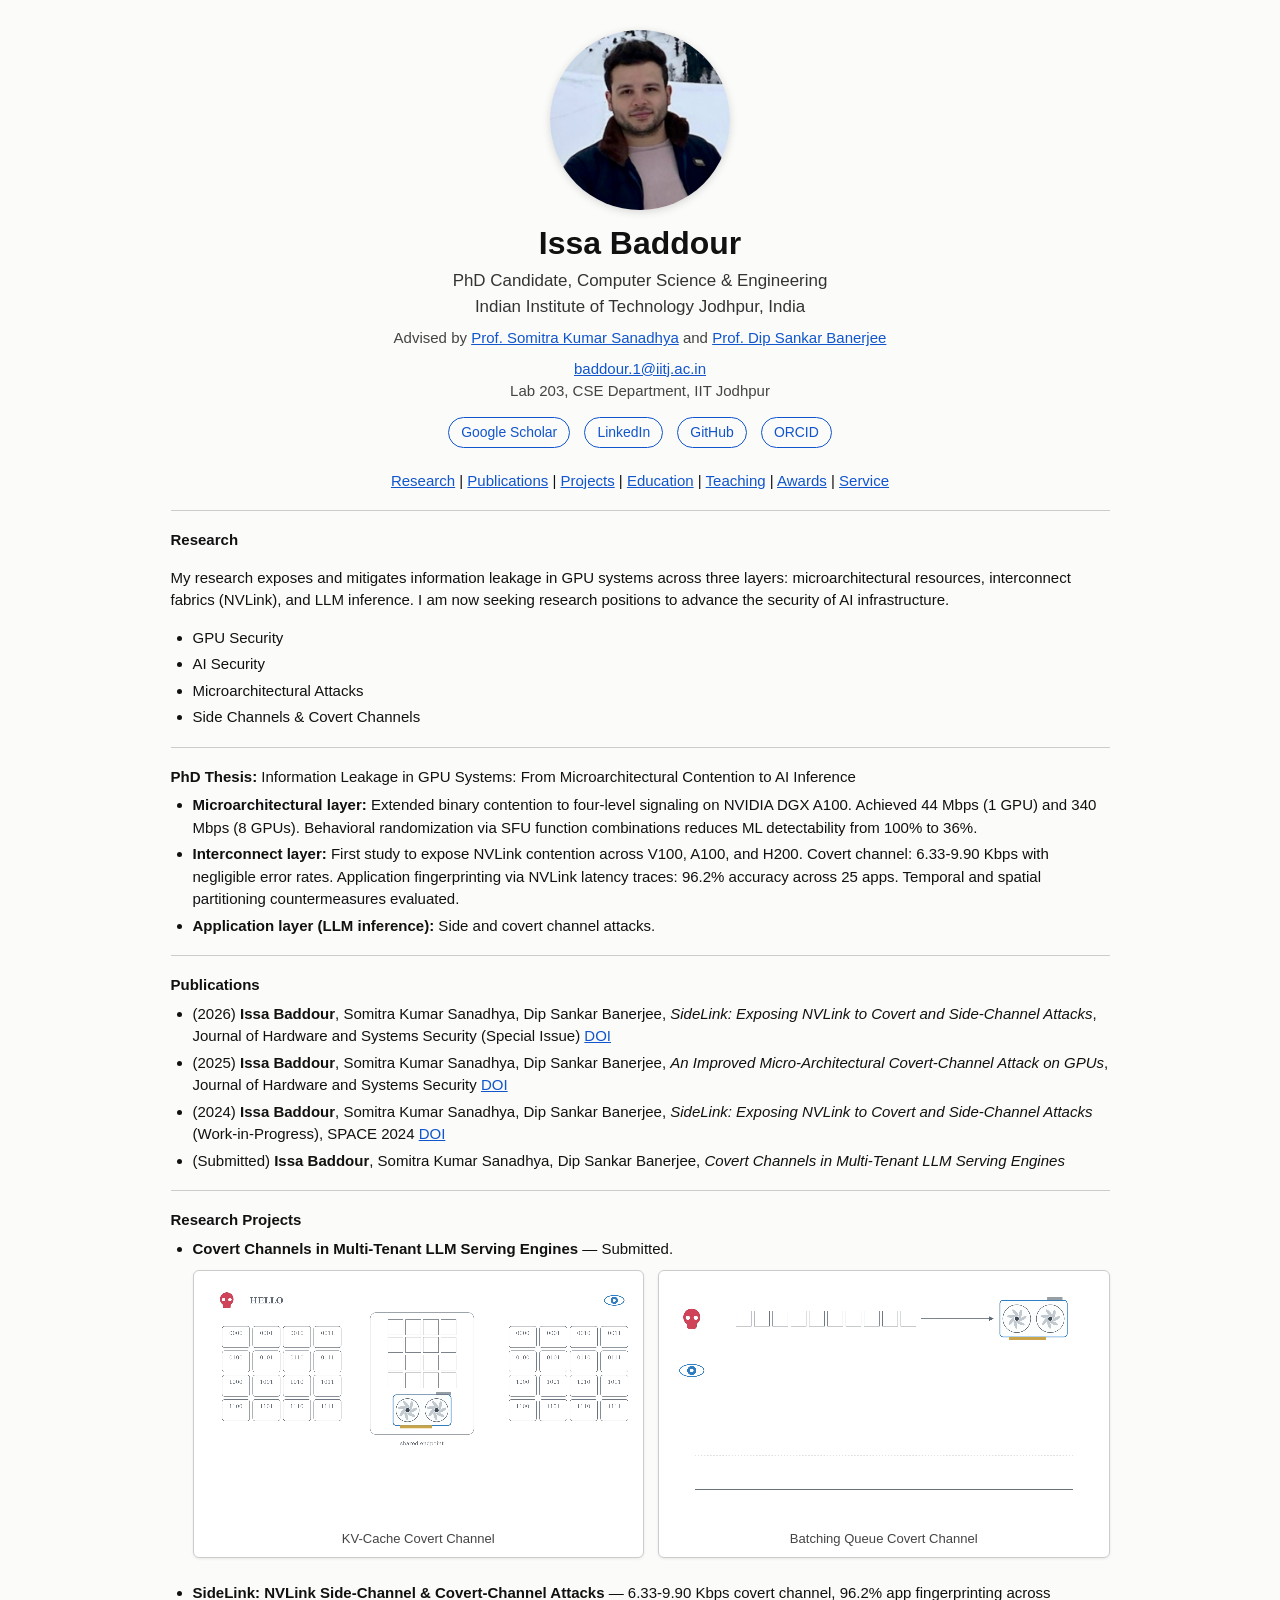
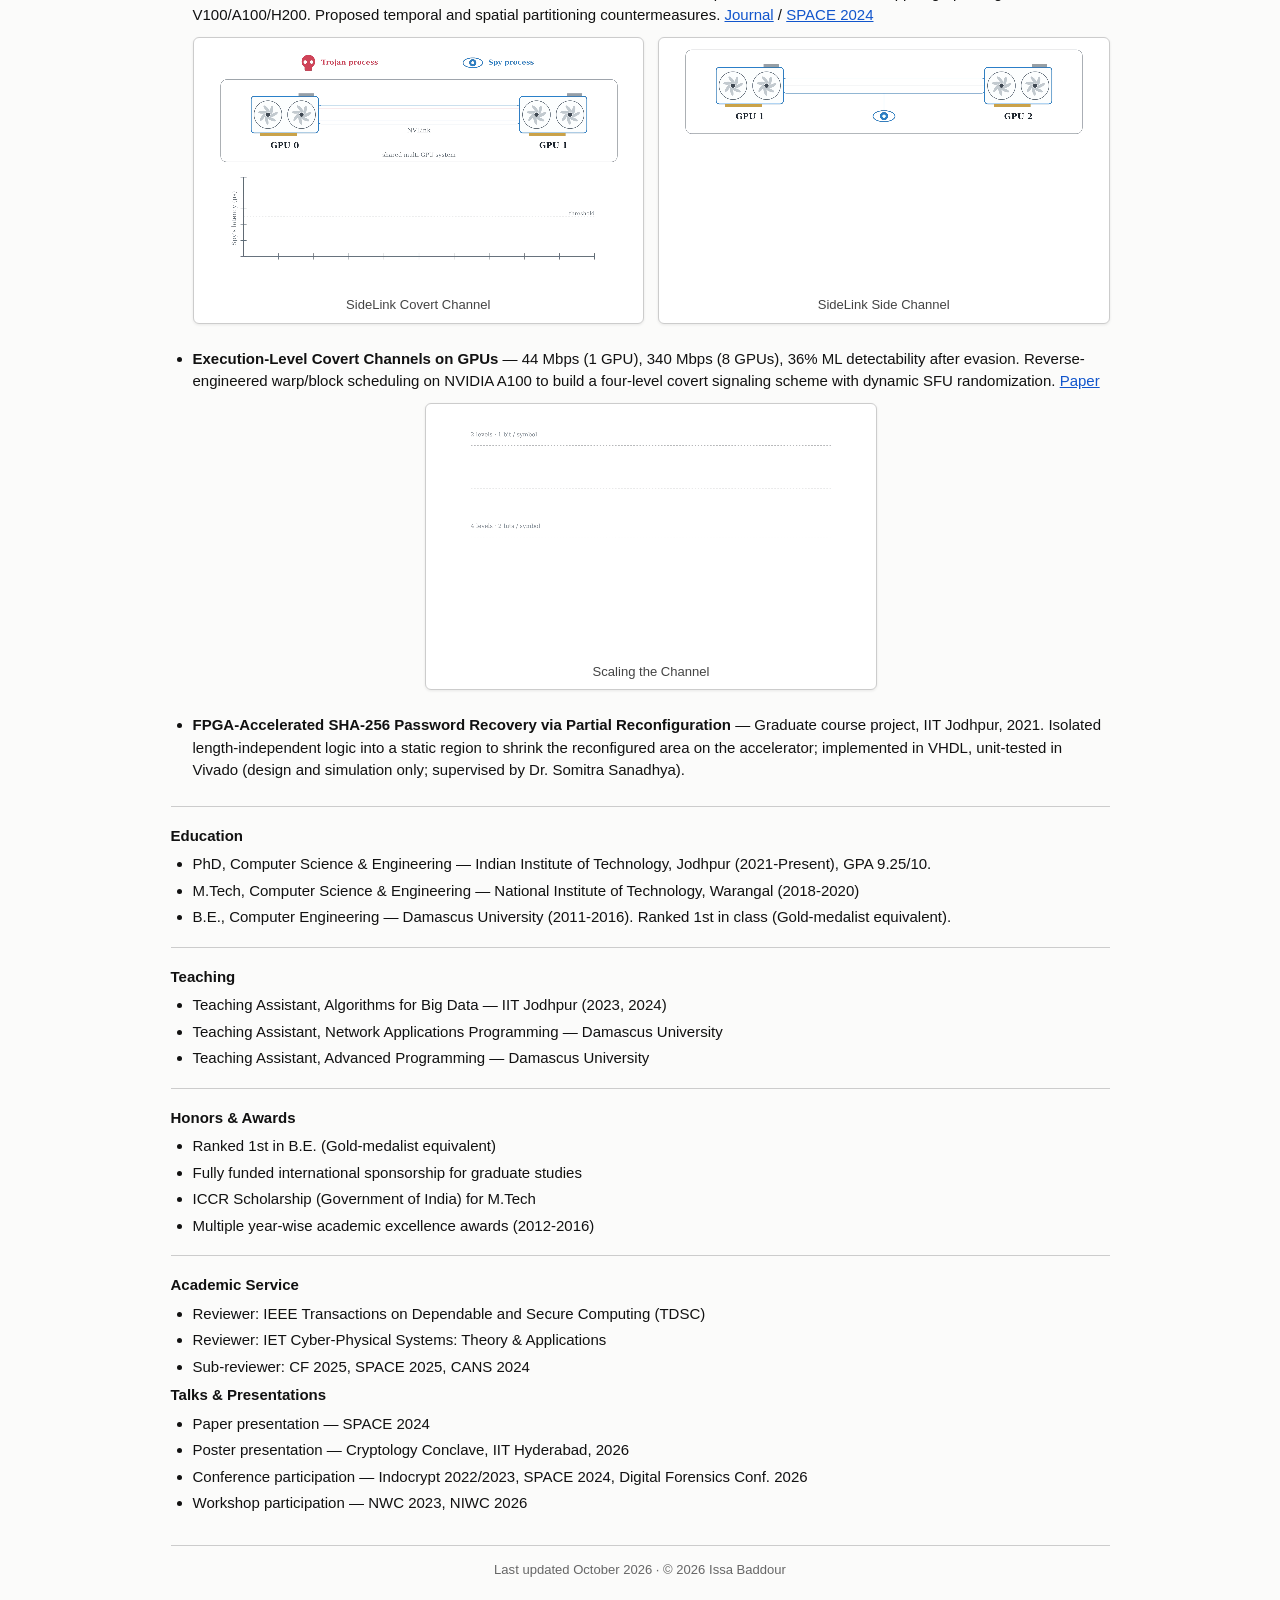
==== commit 78f32df8: "added videos" ====
--- a/index.html
+++ b/index.html
@@ -115,11 +115,11 @@
   <li><b>Covert Channels in Multi-Tenant LLM Serving Engines</b> — Submitted.
     <div class="media-row">
       <figure>
-        <video src="resources/KVChannel_20261023_142607_alpha.webm" autoplay muted loop playsinline preload="metadata" aria-label="KV-Cache covert channel animation"></video>
+        <video src="resources/KVChannel.webm" autoplay muted loop playsinline preload="metadata" aria-label="KV-Cache covert channel animation"></video>
         <figcaption>KV-Cache Covert Channel</figcaption>
       </figure>
       <figure>
-        <video src="resources/QueueChannel_20261024_011153_alpha.webm" autoplay muted loop playsinline preload="metadata" aria-label="Batching Queue covert channel animation"></video>
+        <video src="resources/QueueChannel.webm" autoplay muted loop playsinline preload="metadata" aria-label="Batching Queue covert channel animation"></video>
         <figcaption>Batching Queue Covert Channel</figcaption>
       </figure>
     </div>
@@ -129,11 +129,11 @@
     <a href="https://link.springer.com/chapter/10.1007/978-3-031-80408-3_2" target="_blank">SPACE 2024</a>
     <div class="media-row">
       <figure>
-        <video src="resources/SideLinkHero_20261023_143200_alpha.webm" autoplay muted loop playsinline preload="metadata" aria-label="SideLink covert channel animation"></video>
+        <video src="resources/SideLinkHero.webm" autoplay muted loop playsinline preload="metadata" aria-label="SideLink covert channel animation"></video>
         <figcaption>SideLink Covert Channel</figcaption>
       </figure>
       <figure>
-        <video src="resources/SideLinkFingerprint_20261023_142607_alpha.webm" autoplay muted loop playsinline preload="metadata" aria-label="SideLink side channel animation"></video>
+        <video src="resources/SideLinkFingerprint.webm" autoplay muted loop playsinline preload="metadata" aria-label="SideLink side channel animation"></video>
         <figcaption>SideLink Side Channel</figcaption>
       </figure>
     </div>
@@ -142,7 +142,7 @@
     <a href="https://link.springer.com/article/10.1007/s41635-025-00170-0" target="_blank">Paper</a>
     <div class="media-row">
       <figure>
-        <video src="resources/FourLevel_20261022_022918_alpha.webm" autoplay muted loop playsinline preload="metadata" aria-label="Scaling the channel animation"></video>
+        <video src="resources/FourLevel.webm" autoplay muted loop playsinline preload="metadata" aria-label="Scaling the channel animation"></video>
         <figcaption>Scaling the Channel</figcaption>
       </figure>
     </div>
